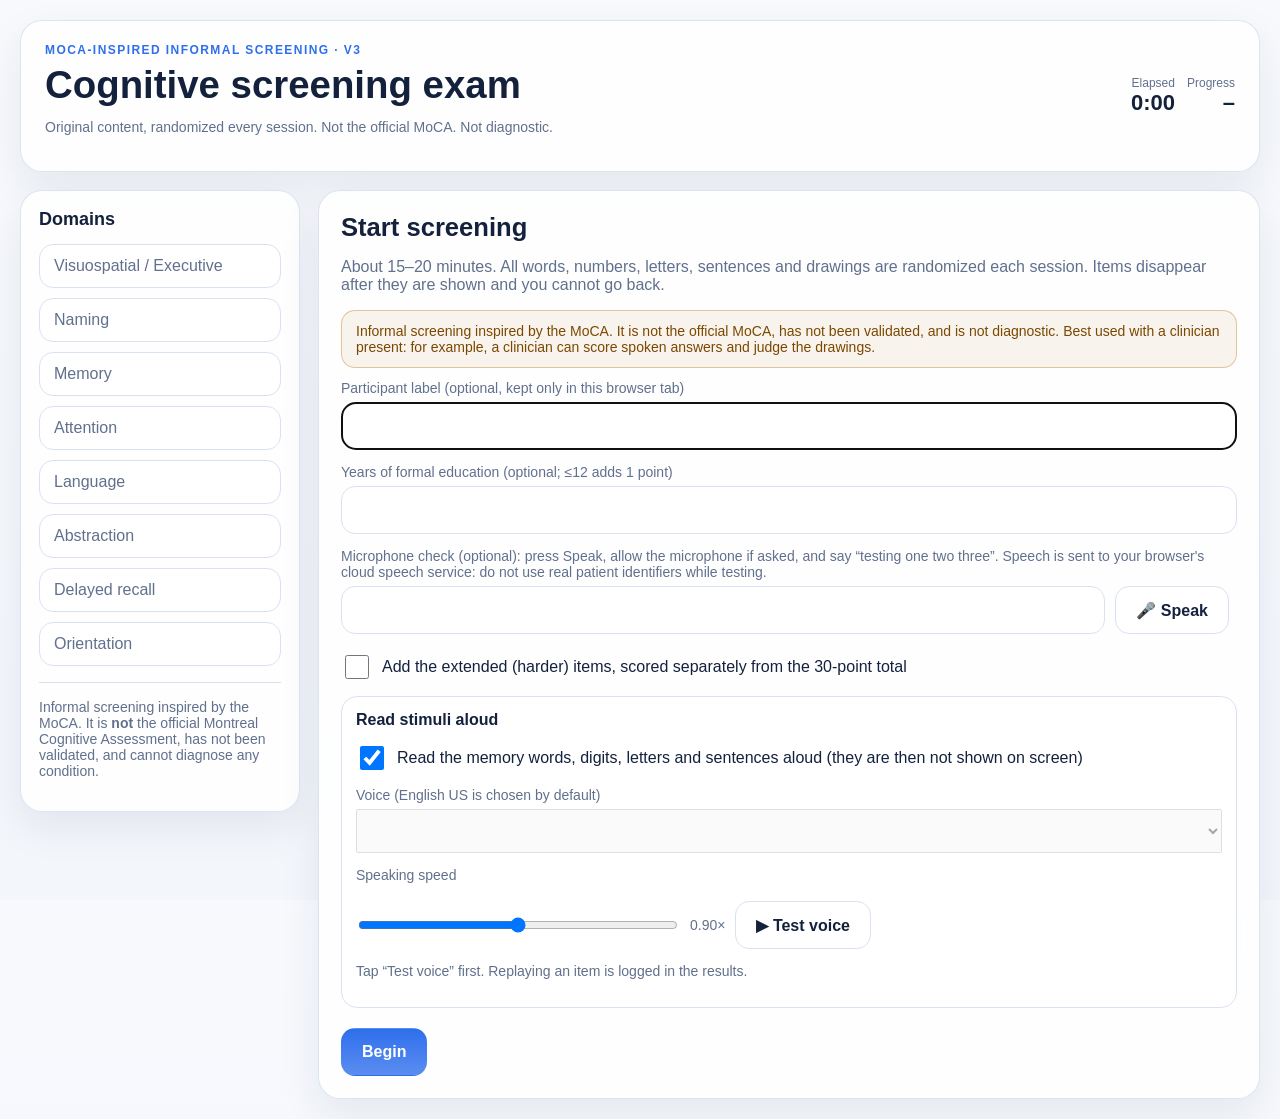
==== index.html @ 21362033 "MoCA-inspired cognitive exam v3 (iPad + voice)" ====
<!doctype html>
<html lang="en">
<head>
  <meta charset="utf-8" />
  <meta name="viewport" content="width=device-width, initial-scale=1, viewport-fit=cover" />
  <!-- The page can make no network requests of its own (connect-src 'none'); speech services are the browser's. -->
  <meta http-equiv="Content-Security-Policy" content="default-src 'self'; script-src 'self'; style-src 'self' 'unsafe-inline'; img-src 'self' data: blob:; media-src 'self'; connect-src 'none'; form-action 'none'; base-uri 'none'; object-src 'none'" />
  <meta name="theme-color" content="#2f6fed" />
  <meta name="apple-mobile-web-app-capable" content="yes" />
  <meta name="mobile-web-app-capable" content="yes" />
  <meta name="apple-mobile-web-app-title" content="Cognitive screen" />
  <meta name="apple-mobile-web-app-status-bar-style" content="default" />
  <meta name="format-detection" content="telephone=no" />
  <title>MoCA-Inspired Screening v3</title>
  <link rel="icon" href="data:," />
  <link rel="apple-touch-icon" href="apple-touch-icon.png" />
  <link rel="manifest" href="manifest.webmanifest" />
  <link rel="stylesheet" href="styles.css" />
</head>
<body>
  <div class="app">
    <header class="hero card">
      <div>
        <div class="eyebrow">MoCA-inspired informal screening &middot; v3</div>
        <h1>Cognitive screening exam</h1>
        <p class="muted small">Original content, randomized every session. Not the official MoCA. Not diagnostic.</p>
      </div>
      <div class="score-panel">
        <button id="voiceToggle" type="button" class="btn hidden" aria-label="Turn spoken stimuli on or off"></button>
        <div><span>Elapsed</span><strong id="elapsed">0:00</strong></div>
        <div><span>Progress</span><strong id="progressText">&ndash;</strong></div>
      </div>
    </header>

    <div id="speechBanner" class="warn-box hidden" role="status" style="margin-bottom:18px"></div>

    <main class="layout">
      <aside class="card side">
        <h3>Domains</h3>
        <ol id="sectionList" class="steps"></ol>
        <div class="divider"></div>
        <p class="small muted">
          Informal screening inspired by the MoCA. It is <strong>not</strong> the official Montreal Cognitive
          Assessment, has not been validated, and cannot diagnose any condition.
        </p>
      </aside>

      <section class="card main-card">
        <div id="setupScreen"></div>
        <div id="testScreen" class="hidden">
          <div class="section-top">
            <div>
              <div id="sectionKicker" class="eyebrow">Section</div>
              <h2 id="sectionTitle">Section</h2>
            </div>
          </div>
          <div id="content" class="content"></div>
        </div>
        <div id="reviewScreen" class="hidden"></div>
      </section>
    </main>
  </div>

  <script src="assets.js"></script>
  <script src="speech.js"></script>
  <script src="app.js"></script>
</body>
</html>
---- styles.css ----
:root {
  --bg: #f3f6fb;
  --card: #ffffff;
  --ink: #14213d;
  --muted: #61708c;
  --line: #d9e2f1;
  --accent: #2f6fed;
  --accent-2: #5b8def;
  --good: #0c8a5f;
  --warn: #b56a00;
  --bad: #c53d3d;
  --shadow: 0 16px 40px rgba(20,33,61,.08);
  --radius: 22px;
}
* { box-sizing: border-box; }
html, body { height: 100%; }
body {
  margin: 0;
  font-family: -apple-system, BlinkMacSystemFont, "SF Pro Display", "SF Pro Text", "Segoe UI", sans-serif;
  background: linear-gradient(180deg, #f7f9fd 0%, var(--bg) 100%);
  color: var(--ink);
}
.app {
  max-width: 1280px;
  margin: 0 auto;
  padding: 20px;
}
.card {
  background: rgba(255,255,255,.86);
  backdrop-filter: blur(10px);
  border: 1px solid rgba(217,226,241,.9);
  border-radius: var(--radius);
  box-shadow: var(--shadow);
}
.hero {
  padding: 22px 24px;
  display: flex;
  justify-content: space-between;
  gap: 18px;
  align-items: center;
  margin-bottom: 18px;
}
.eyebrow {
  color: var(--accent);
  text-transform: uppercase;
  letter-spacing: .12em;
  font-size: 12px;
  font-weight: 800;
  margin-bottom: 8px;
}
h1, h2, h3, h4 { margin: 0; }
h1 { font-size: clamp(26px, 3vw, 42px); line-height: 1.05; }
h2 { font-size: clamp(22px, 2vw, 30px); }
h3 { font-size: 18px; }
h4 { font-size: 16px; }
.muted { color: var(--muted); }
.small { font-size: 14px; }
.layout {
  display: grid;
  grid-template-columns: 280px 1fr;
  gap: 18px;
}
.side {
  padding: 18px;
  position: sticky;
  top: 20px;
  height: fit-content;
}
.main-card {
  padding: 22px;
  min-height: 72vh;
}
.steps {
  list-style: none;
  padding: 0;
  margin: 14px 0 0;
  display: grid;
  gap: 10px;
}
.steps li {
  padding: 12px 14px;
  border: 1px solid var(--line);
  border-radius: 14px;
  background: #fff;
  color: var(--muted);
}
.steps li.active {
  border-color: rgba(47,111,237,.4);
  color: var(--ink);
  background: rgba(47,111,237,.08);
}
.divider {
  height: 1px;
  background: var(--line);
  margin: 16px 0;
}
.panel {
  border: 1px solid var(--line);
  border-radius: 16px;
  padding: 16px;
  background: #fff;
}
.grid.two { display: grid; grid-template-columns: repeat(2, minmax(0, 1fr)); gap: 14px; }
.actions {
  display: flex;
  gap: 12px;
  margin-top: 20px;
  flex-wrap: wrap;
}
.actions.split {
  justify-content: space-between;
}
.btn {
  appearance: none;
  border: 1px solid var(--line);
  background: #fff;
  color: var(--ink);
  padding: 13px 18px;
  border-radius: 14px;
  font-weight: 700;
  font-size: 15px;
}
.btn.primary {
  background: linear-gradient(180deg, var(--accent), var(--accent-2));
  color: white;
  border-color: transparent;
}
.btn:disabled { opacity: .5; }
.hidden { display: none !important; }
.section-top {
  display: flex;
  justify-content: space-between;
  align-items: flex-start;
  gap: 12px;
  margin-bottom: 16px;
}
.section-meta {
  display: flex;
  align-items: center;
  gap: 10px;
  color: var(--muted);
}
.content {
  margin-top: 8px;
}
.note {
  background: #f8fbff;
  border: 1px dashed var(--line);
  border-radius: 16px;
  padding: 14px;
  color: var(--muted);
}
.instructions {
  color: var(--muted);
  margin-bottom: 14px;
}
.option-list {
  display: grid;
  gap: 10px;
}
.option-btn {
  text-align: left;
  padding: 14px 16px;
  border-radius: 14px;
  border: 1px solid var(--line);
  background: #fff;
  color: var(--ink);
  font-size: 16px;
}
.option-btn.active {
  outline: 2px solid rgba(47,111,237,.5);
  background: rgba(47,111,237,.08);
}
.input, textarea {
  width: 100%;
  padding: 14px 16px;
  border-radius: 14px;
  border: 1px solid var(--line);
  background: #fff;
  color: var(--ink);
  font-size: 16px;
}
textarea { min-height: 140px; resize: vertical; }
.canvas-shell {
  border: 1px solid var(--line);
  border-radius: 18px;
  overflow: hidden;
  background: white;
}
canvas {
  display: block;
  width: 100%;
  height: auto;
  touch-action: none;
  background: white;
}
.toolbar {
  display: flex;
  flex-wrap: wrap;
  gap: 8px;
  margin: 12px 0;
}
.pill {
  display: inline-flex;
  align-items: center;
  gap: 6px;
  padding: 8px 12px;
  border-radius: 999px;
  background: #f5f8fc;
  border: 1px solid var(--line);
  color: var(--muted);
  font-size: 13px;
}
.badge {
  display: inline-flex;
  align-items: center;
  gap: 6px;
  padding: 7px 10px;
  border-radius: 999px;
  background: #f5f8fc;
  border: 1px solid var(--line);
  font-size: 13px;
}
.badge.good { color: var(--good); border-color: rgba(12,138,95,.2); }
.badge.warn { color: var(--warn); border-color: rgba(181,106,0,.2); }
.badge.bad { color: var(--bad); border-color: rgba(197,61,61,.2); }
.result-grid {
  display: grid;
  grid-template-columns: 180px 1fr;
  gap: 10px;
  margin-top: 12px;
}
.result-box {
  border: 1px solid var(--line);
  border-radius: 16px;
  background: #fff;
  padding: 14px;
  margin-top: 12px;
}
.review-item {
  border: 1px solid var(--line);
  border-radius: 16px;
  padding: 14px;
  background: #fff;
  margin-bottom: 12px;
}
.review-item h4 { margin-bottom: 8px; }
.score-chip {
  min-width: 140px;
  padding: 12px 14px;
  border-radius: 16px;
  background: rgba(47,111,237,.08);
  border: 1px solid rgba(47,111,237,.16);
}
.score-chip span {
  display: block;
  font-size: 12px;
  color: var(--muted);
}
.score-chip strong {
  display: block;
  font-size: 28px;
}
.score-panel {
  display: flex;
  gap: 12px;
  flex-wrap: wrap;
}
.table {
  width: 100%;
  border-collapse: collapse;
  margin-top: 12px;
}
.table th, .table td {
  text-align: left;
  padding: 10px 12px;
  border-bottom: 1px solid var(--line);
}
.table th {
  color: var(--muted);
  font-size: 13px;
}
@media (max-width: 980px) {
  .layout { grid-template-columns: 1fr; }
  .side { position: relative; top: 0; }
  .grid.two { grid-template-columns: 1fr; }
  .hero { flex-direction: column; align-items: stretch; }
  .score-panel { width: 100%; }
}

/* ---------- v3 additions ---------- */
.steps li.done { color: var(--good); }
.stimulus {
  font-size: clamp(56px, 12vw, 120px);
  font-weight: 800;
  text-align: center;
  padding: 36px 10px;
  letter-spacing: .04em;
  user-select: none;
  -webkit-user-select: none;
  min-height: 190px;
}
.stimulus.word { font-size: clamp(40px, 9vw, 84px); }
.stimulus.sentence { font-size: clamp(22px, 3vw, 32px); font-weight: 600; letter-spacing: 0; line-height: 1.4; }
.stimulus.num { font-size: 56px; }
.bigclock { font-size: 56px; font-weight: 800; text-align: center; font-variant-numeric: tabular-nums; }
.tapbtn {
  width: 100%; padding: 36px 10px; font-size: 28px; font-weight: 800;
  border-radius: 22px; border: 2px solid var(--accent); background: rgba(47,111,237,.08);
  color: var(--accent); margin-top: 12px; user-select: none; touch-action: manipulation;
}
.tapbtn:active { background: rgba(47,111,237,.25); }
svg.trail, svg.fig { width: 100%; height: auto; background: #fff; border: 1px solid var(--line); border-radius: 18px; touch-action: manipulation; }
svg.fig { max-width: 340px; display: block; margin: 8px auto; }
.node { cursor: pointer; }
.node circle { fill: #fff; stroke: #111; stroke-width: 3; }
.node text { font-size: 24px; font-weight: 700; text-anchor: middle; dominant-baseline: central; fill: #111; pointer-events: none; user-select: none; }
.node.ok circle { fill: #e4f6ee; stroke: var(--good); }
.node.bad circle { fill: #fde4e4; stroke: var(--bad); }
canvas.pad { border: 1px solid var(--line); border-radius: 14px; background: #fff; width: 100%; max-width: 640px; height: auto; touch-action: none; cursor: crosshair; display: block; }
.naming-grid { display: grid; grid-template-columns: repeat(auto-fit, minmax(240px, 1fr)); gap: 16px; }
.naming-grid figure { margin: 0; border: 1px solid var(--line); border-radius: 16px; padding: 10px; background: #fff; }
.naming-grid img { width: 100%; height: auto; display: block; pointer-events: none; user-select: none; }
.field-row { display: grid; gap: 6px; margin-bottom: 14px; }
.field-row label { color: var(--muted); font-size: 14px; }
.inline-actions { display: flex; gap: 10px; flex-wrap: wrap; margin-top: 12px; align-items: center; }
.checkline { display: flex; gap: 10px; align-items: center; margin: 10px 0; }
.checkline input { width: 20px; height: 20px; }
.warn-box { border: 1px solid rgba(181,106,0,.35); background: rgba(181,106,0,.07); color: #7a4800; border-radius: 14px; padding: 12px 14px; margin: 12px 0; font-size: 14px; }
.big-score { font-size: 56px; font-weight: 800; line-height: 1; }
.summary-grid { display: grid; grid-template-columns: repeat(auto-fit, minmax(180px, 1fr)); gap: 12px; margin: 12px 0; }
.table select { padding: 6px 8px; border-radius: 8px; border: 1px solid var(--line); background: #fff; font-size: 14px; }
.table td.det { color: var(--muted); font-size: 13px; }
.thumbs { display: flex; gap: 12px; flex-wrap: wrap; margin: 10px 0; }
.thumbs figure { margin: 0; }
.thumbs img { max-width: 280px; border: 1px solid var(--line); border-radius: 12px; background: #fff; }
.thumbs figcaption { font-size: 13px; color: var(--muted); }
.cuebox { border: 1px solid var(--line); border-radius: 14px; padding: 12px; background: #fff; margin-bottom: 10px; }
.mcbtns { display: flex; gap: 8px; flex-wrap: wrap; margin-top: 8px; }
.mcbtns .option-btn { padding: 10px 14px; }
@media print {
  .side, .hero, .actions, .btn, .inline-actions { display: none !important; }
  .card { box-shadow: none; border: none; }
}
.score-panel > div { text-align: right; }
.score-panel span { display: block; font-size: 12px; color: var(--muted); }
.score-panel strong { font-size: 22px; }

/* ---------- speech / microphone ---------- */
.micwrap { display: flex; gap: 10px; align-items: flex-start; flex-wrap: wrap; }
.micwrap > .input, .micwrap > textarea { flex: 1 1 240px; min-width: 0; }
.mic-ctl { display: inline-flex; gap: 8px; align-items: center; flex-wrap: wrap; }
.mic-btn { padding: 10px 14px; white-space: nowrap; }
.mic-btn.rec { background: #fde4e4; border-color: var(--bad); color: var(--bad); animation: micpulse 1.2s ease-in-out infinite; }
@keyframes micpulse { 50% { box-shadow: 0 0 0 6px rgba(197,61,61,.18); } }
.naming-grid .micwrap { margin-top: 8px; }
.chips { display: flex; flex-wrap: wrap; gap: 8px; margin: 12px 0; }
.chip { border: 1px solid var(--line); background: #fff; border-radius: 999px; padding: 8px 14px; font-size: 16px; cursor: pointer; color: var(--ink); }
.chip.flagged { border-color: rgba(181,106,0,.55); background: rgba(181,106,0,.08); }
.chip.struck { text-decoration: line-through; color: var(--muted); background: #f1f3f7; border-style: dashed; }
.chipflag { color: var(--warn); }
.chipcount { font-weight: 700; margin: 8px 0 14px; }
.chipcount.ok { color: var(--good); }
.chipcount.no { color: var(--bad); }
.micwrap + .micwrap { margin-top: 8px; }

/* ---------- iPad / touch ---------- */
html { -webkit-text-size-adjust: 100%; text-size-adjust: 100%; }
body { -webkit-tap-highlight-color: transparent; padding-left: env(safe-area-inset-left); padding-right: env(safe-area-inset-right); padding-bottom: env(safe-area-inset-bottom); }
button, .btn, .option-btn, .chip, .tapbtn, summary { touch-action: manipulation; }
.btn { min-height: 48px; padding: 12px 20px; font-size: 16px; }
.option-btn { min-height: 48px; }
.chip { min-height: 44px; }
select, input[type=checkbox], input[type=range] { min-height: 32px; }
select { font-size: 16px !important; min-height: 44px; }
input[type=checkbox] { width: 24px; height: 24px; flex: none; }
input[type=range] { width: min(320px, 100%); }
.tapbtn { min-height: 160px; font-size: 36px; }
.stimulus, canvas.pad, svg.trail, svg.fig { -webkit-user-select: none; user-select: none; -webkit-touch-callout: none; }
.listen { display: flex; flex-direction: column; align-items: center; gap: 12px; padding: 36px 10px; font-size: 22px; font-weight: 700; color: var(--accent); }
.listen-icon { font-size: 72px; animation: listenpulse 1.2s ease-in-out infinite; }
@keyframes listenpulse { 50% { transform: scale(1.12); opacity: .75; } }
#voiceToggle { align-self: center; }
@media (max-width: 980px) {
  .app { padding: 12px; }
  .steps { display: flex; flex-wrap: wrap; gap: 6px; }
  .steps li { padding: 6px 10px; font-size: 13px; border-radius: 999px; }
  .side h3, .side .divider, .side > p { display: none; }
  .side { padding: 10px; }
  .main-card { padding: 16px; min-height: 0; }
  .hero { padding: 14px 16px; }
  .score-panel { justify-content: flex-start; align-items: center; }
  .table { display: block; overflow-x: auto; }
}
@media (hover: none) { .btn:hover, .option-btn:hover { background: inherit; } }
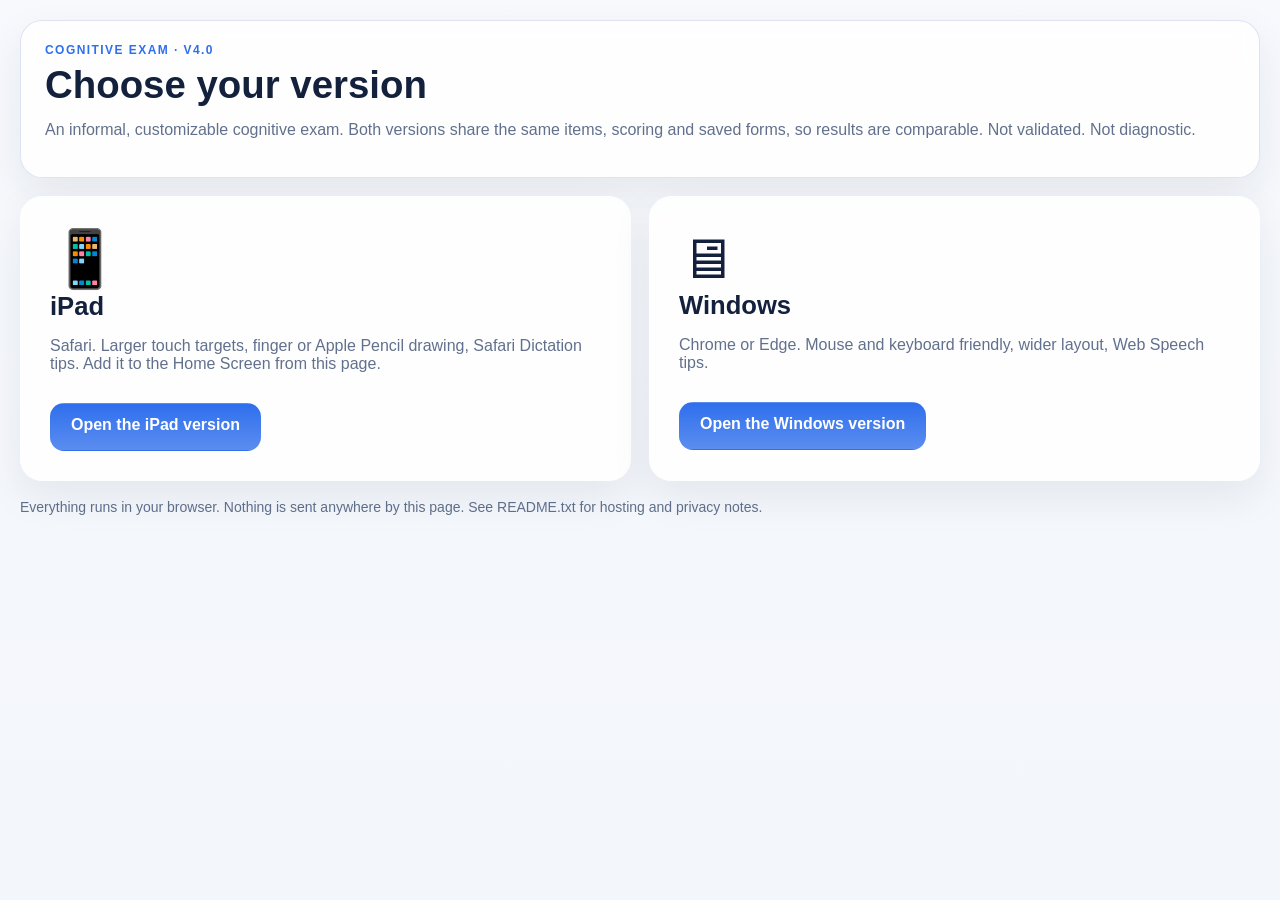
==== commit a704d497: "CognitivenExamnv4:nexaminer-customizable,nwindows/nandnipad/nentrynlinksn" ====
--- a/index.html
+++ b/index.html
@@ -3,66 +3,39 @@
 <head>
   <meta charset="utf-8" />
   <meta name="viewport" content="width=device-width, initial-scale=1, viewport-fit=cover" />
-  <!-- The page can make no network requests of its own (connect-src 'none'); speech services are the browser's. -->
   <meta http-equiv="Content-Security-Policy" content="default-src 'self'; script-src 'self'; style-src 'self' 'unsafe-inline'; img-src 'self' data: blob:; media-src 'self'; connect-src 'none'; form-action 'none'; base-uri 'none'; object-src 'none'" />
   <meta name="theme-color" content="#2f6fed" />
-  <meta name="apple-mobile-web-app-capable" content="yes" />
-  <meta name="mobile-web-app-capable" content="yes" />
-  <meta name="apple-mobile-web-app-title" content="Cognitive screen" />
-  <meta name="apple-mobile-web-app-status-bar-style" content="default" />
-  <meta name="format-detection" content="telephone=no" />
-  <title>MoCA-Inspired Screening v3</title>
+  <title>Cognitive Exam</title>
   <link rel="icon" href="data:," />
   <link rel="apple-touch-icon" href="apple-touch-icon.png" />
-  <link rel="manifest" href="manifest.webmanifest" />
   <link rel="stylesheet" href="styles.css" />
 </head>
-<body>
+<body class="chooser">
   <div class="app">
     <header class="hero card">
       <div>
-        <div class="eyebrow">MoCA-inspired informal screening &middot; v3</div>
-        <h1>Cognitive screening exam</h1>
-        <p class="muted small">Original content, randomized every session. Not the official MoCA. Not diagnostic.</p>
-      </div>
-      <div class="score-panel">
-        <button id="voiceToggle" type="button" class="btn hidden" aria-label="Turn spoken stimuli on or off"></button>
-        <div><span>Elapsed</span><strong id="elapsed">0:00</strong></div>
-        <div><span>Progress</span><strong id="progressText">&ndash;</strong></div>
+        <div class="eyebrow">Cognitive Exam &middot; v4.0</div>
+        <h1>Choose your version</h1>
+        <p class="muted">An informal, customizable cognitive exam. Both versions share the same items, scoring and saved forms, so results are comparable. Not validated. Not diagnostic.</p>
       </div>
     </header>
-
-    <div id="speechBanner" class="warn-box hidden" role="status" style="margin-bottom:18px"></div>
-
-    <main class="layout">
-      <aside class="card side">
-        <h3>Domains</h3>
-        <ol id="sectionList" class="steps"></ol>
-        <div class="divider"></div>
-        <p class="small muted">
-          Informal screening inspired by the MoCA. It is <strong>not</strong> the official Montreal Cognitive
-          Assessment, has not been validated, and cannot diagnose any condition.
-        </p>
-      </aside>
-
-      <section class="card main-card">
-        <div id="setupScreen"></div>
-        <div id="testScreen" class="hidden">
-          <div class="section-top">
-            <div>
-              <div id="sectionKicker" class="eyebrow">Section</div>
-              <h2 id="sectionTitle">Section</h2>
-            </div>
-          </div>
-          <div id="content" class="content"></div>
-        </div>
-        <div id="reviewScreen" class="hidden"></div>
-      </section>
+    <main class="choices">
+      <a class="choice card" id="linkIpad" href="ipad/" data-platform="ipad">
+        <div class="choice-icon">&#128241;</div>
+        <h2>iPad</h2>
+        <p class="muted">Safari. Larger touch targets, finger or Apple Pencil drawing, Safari Dictation tips. Add it to the Home Screen from this page.</p>
+        <span class="btn primary">Open the iPad version</span>
+      </a>
+      <a class="choice card" id="linkWindows" href="windows/" data-platform="windows">
+        <div class="choice-icon">&#128421;</div>
+        <h2>Windows</h2>
+        <p class="muted">Chrome or Edge. Mouse and keyboard friendly, wider layout, Web Speech tips.</p>
+        <span class="btn primary">Open the Windows version</span>
+      </a>
     </main>
+    <p class="small muted" id="recommend"></p>
+    <p class="small muted">Everything runs in your browser. Nothing is sent anywhere by this page. See README.txt for hosting and privacy notes.</p>
   </div>
-
-  <script src="assets.js"></script>
-  <script src="speech.js"></script>
-  <script src="app.js"></script>
+  <script src="choose.js"></script>
 </body>
 </html>
--- a/styles.css
+++ b/styles.css
@@ -393,3 +393,108 @@
   .table { display: block; overflow-x: auto; }
 }
 @media (hover: none) { .btn:hover, .option-btn:hover { background: inherit; } }
+
+/* ---------- v4: examiner setup, hand-over, new tasks, platforms ---------- */
+.editor-wrap { margin-top: 14px; }
+.ed-h { margin: 18px 0 4px; }
+details.sec { border: 1px solid var(--line); border-radius: 16px; background: #fff; margin: 10px 0; }
+details.sec > summary { cursor: pointer; padding: 14px 16px; font-weight: 700; list-style: none; display: block; min-height: 48px; }
+details.sec > summary::-webkit-details-marker { display: none; }
+details.sec > summary::before { content: "\25B8"; color: var(--accent); display: inline-block; width: 1.4em; }
+details.sec > summary .sec-hint { margin-left: 8px; font-weight: 400; }
+details.sec[open] > summary::before { content: "\25BE"; }
+.sec-body { padding: 0 16px 16px; }
+.err { color: var(--bad); min-height: 0; }
+.err:empty { display: none; }
+.warn-text { color: var(--warn); }
+.bad-text { color: var(--bad); }
+.mono { font-family: ui-monospace, Consolas, monospace; }
+.input.short { max-width: 140px; }
+.memrow { display: grid; grid-template-columns: 28px repeat(3, minmax(0, 1fr)) minmax(120px, 160px); gap: 10px; align-items: start; margin: 10px 0; }
+.memnum { font-weight: 800; color: var(--accent); padding-top: 26px; text-align: center; }
+.memcol { display: grid; gap: 4px; }
+.memcol select { max-width: 100%; }
+.abs-slot { border: 1px dashed var(--line); border-radius: 14px; padding: 12px; margin: 10px 0; display: grid; gap: 8px; }
+.abs-grid { display: grid; grid-template-columns: 1fr 1fr; gap: 10px; }
+.abs-kw { grid-column: 1 / -1; }
+.thumb-grid { display: grid; grid-template-columns: repeat(auto-fill, minmax(120px, 1fr)); gap: 10px; margin: 10px 0; }
+.thumb { position: relative; border: 2px solid var(--line); background: #fff; border-radius: 14px; padding: 6px; text-align: center; cursor: pointer; touch-action: manipulation; }
+.thumb img { width: 100%; height: auto; display: block; border-radius: 8px; pointer-events: none; }
+.thumb.on { border-color: var(--accent); background: rgba(47,111,237,.08); }
+.thumb-badge { position: absolute; top: 4px; right: 4px; background: var(--accent); color: #fff; border-radius: 999px; width: 26px; height: 26px; display: grid; place-items: center; font-weight: 800; }
+.fig-prev svg.fig { max-width: 200px; margin: 6px 0; }
+textarea.sent-ta { min-height: 64px; }
+.cmd-row { display: flex; gap: 10px; align-items: center; margin: 6px 0; flex-wrap: wrap; }
+.hint-box { border: 1px solid rgba(47,111,237,.3); background: rgba(47,111,237,.06); border-radius: 14px; padding: 12px 16px; margin: 12px 0; font-size: 14px; }
+.hint-box ul { margin: 6px 0 6px 18px; padding: 0; }
+.handoff { text-align: center; max-width: 640px; margin: 24px auto; }
+.handoff ul { text-align: left; display: inline-block; }
+.handoff-icon { font-size: 64px; }
+.actions.center { justify-content: center; }
+.handoff .btn.primary { font-size: 22px; padding: 18px 30px; min-height: 64px; }
+.examiner-panel { border: 3px dashed var(--warn); border-radius: 16px; padding: 14px 18px; background: rgba(181,106,0,.07); }
+.ex-title { font-weight: 800; letter-spacing: .1em; color: var(--warn); }
+.ex-digits { font-size: 48px; font-weight: 800; letter-spacing: .2em; text-align: center; padding: 14px; color: var(--muted); font-variant-numeric: tabular-nums; }
+.ex-digits.revealed { color: var(--ink); }
+.stroop-word { font-size: clamp(64px, 14vw, 140px); font-weight: 900; text-align: center; padding: 24px 10px; letter-spacing: .05em; user-select: none; -webkit-user-select: none; min-height: 190px; }
+.stroop-row { display: grid; grid-template-columns: repeat(4, minmax(0, 1fr)); gap: 12px; }
+.stroop-btn { font-size: 20px; min-height: 72px; }
+.stroop-blank { min-height: 300px; }
+.rt-pad { display: block; width: 100%; min-height: 280px; border-radius: 22px; border: 3px solid var(--line); font-size: 40px; font-weight: 800; touch-action: manipulation; user-select: none; -webkit-user-select: none; }
+.rt-pad.wait { background: #e3e6ec; color: var(--muted); }
+.rt-pad.go { background: #1fae63; color: #fff; border-color: #0c8a5f; }
+svg.cmd-board { width: 100%; max-width: 720px; height: auto; display: block; margin: 10px auto; background: #fff; border: 1px solid var(--line); border-radius: 18px; touch-action: manipulation; }
+.cmd-cell { fill: #f8fafd; stroke: var(--line); stroke-width: 2; }
+.cmd-target { cursor: pointer; }
+.cmd-target.tapped .cmd-cell { stroke: var(--accent); stroke-width: 5; }
+.node .icon { pointer-events: none; }
+.node .badge-c { fill: #111; stroke: #fff; stroke-width: 2; }
+.node .badge-t { font-size: 14px; fill: #fff; font-weight: 800; text-anchor: middle; dominant-baseline: central; pointer-events: none; }
+.session-line { margin-bottom: 8px; word-break: break-all; }
+.foot { text-align: center; margin: 14px 0 0; }
+/* chooser */
+.choices { display: grid; grid-template-columns: repeat(auto-fit, minmax(280px, 1fr)); gap: 18px; margin: 18px 0; }
+.choice { display: block; padding: 28px; text-decoration: none; color: var(--ink); border: 2px solid transparent; }
+.choice:hover, .choice.recommended { border-color: var(--accent); }
+.choice-icon { font-size: 56px; }
+.choice .btn { margin-top: 14px; display: inline-block; text-align: center; }
+a { color: var(--accent); }
+
+/* ---------- platform: Windows (mouse + keyboard, wider layout) ---------- */
+html[data-platform="windows"] .app { max-width: 1560px; }
+html[data-platform="windows"] .layout { grid-template-columns: 260px 1fr; }
+html[data-platform="windows"] .btn { min-height: 40px; padding: 10px 16px; }
+html[data-platform="windows"] select { min-height: 36px; font-size: 15px !important; }
+html[data-platform="windows"] .tapbtn { min-height: 120px; font-size: 30px; }
+html[data-platform="windows"] .memrow { grid-template-columns: 28px repeat(3, minmax(0, 1fr)) minmax(120px, 180px); }
+html[data-platform="windows"] canvas.pad { max-width: 720px; }
+html[data-platform="windows"] .stroop-btn { min-height: 56px; }
+html[data-platform="windows"] input[type=checkbox] { width: 20px; height: 20px; }
+@media (min-width: 1100px) {
+  html[data-platform="windows"] #setupScreen .editor { display: grid; grid-template-columns: 1fr 1fr; gap: 0 18px; align-items: start; }
+  html[data-platform="windows"] #setupScreen .editor > details.sec[open] { grid-column: 1 / -1; }
+}
+}
+
+/* ---------- platform: iPad (large touch targets, touch-first) ---------- */
+html[data-platform="ipad"] .btn { min-height: 56px; padding: 14px 24px; font-size: 18px; }
+html[data-platform="ipad"] .option-btn { min-height: 56px; font-size: 18px; }
+html[data-platform="ipad"] .chip { min-height: 52px; font-size: 18px; }
+html[data-platform="ipad"] select { min-height: 52px; font-size: 18px !important; }
+html[data-platform="ipad"] .input, html[data-platform="ipad"] textarea { font-size: 18px; padding: 16px 18px; }
+html[data-platform="ipad"] input[type=checkbox] { width: 30px; height: 30px; }
+html[data-platform="ipad"] .checkline { min-height: 48px; }
+html[data-platform="ipad"] details.sec > summary { min-height: 60px; font-size: 18px; }
+html[data-platform="ipad"] .tapbtn { min-height: 190px; font-size: 42px; }
+html[data-platform="ipad"] .stroop-btn { min-height: 84px; font-size: 22px; }
+html[data-platform="ipad"] .rt-pad { min-height: 340px; }
+html[data-platform="ipad"] .thumb-badge { width: 32px; height: 32px; }
+html[data-platform="ipad"] .memrow { grid-template-columns: 28px 1fr 1fr; }
+html[data-platform="ipad"] .memrow .memcol:nth-child(4), html[data-platform="ipad"] .memrow .memcol:nth-child(5) { grid-column: span 1; }
+html[data-platform="ipad"] canvas.pad { max-width: 760px; }
+html[data-platform="ipad"] .node circle { stroke-width: 3.5; }
+@media (max-width: 800px) {
+  .memrow { grid-template-columns: 24px 1fr; }
+  .abs-grid { grid-template-columns: 1fr; }
+  .stroop-row { grid-template-columns: repeat(2, 1fr); }
+}
